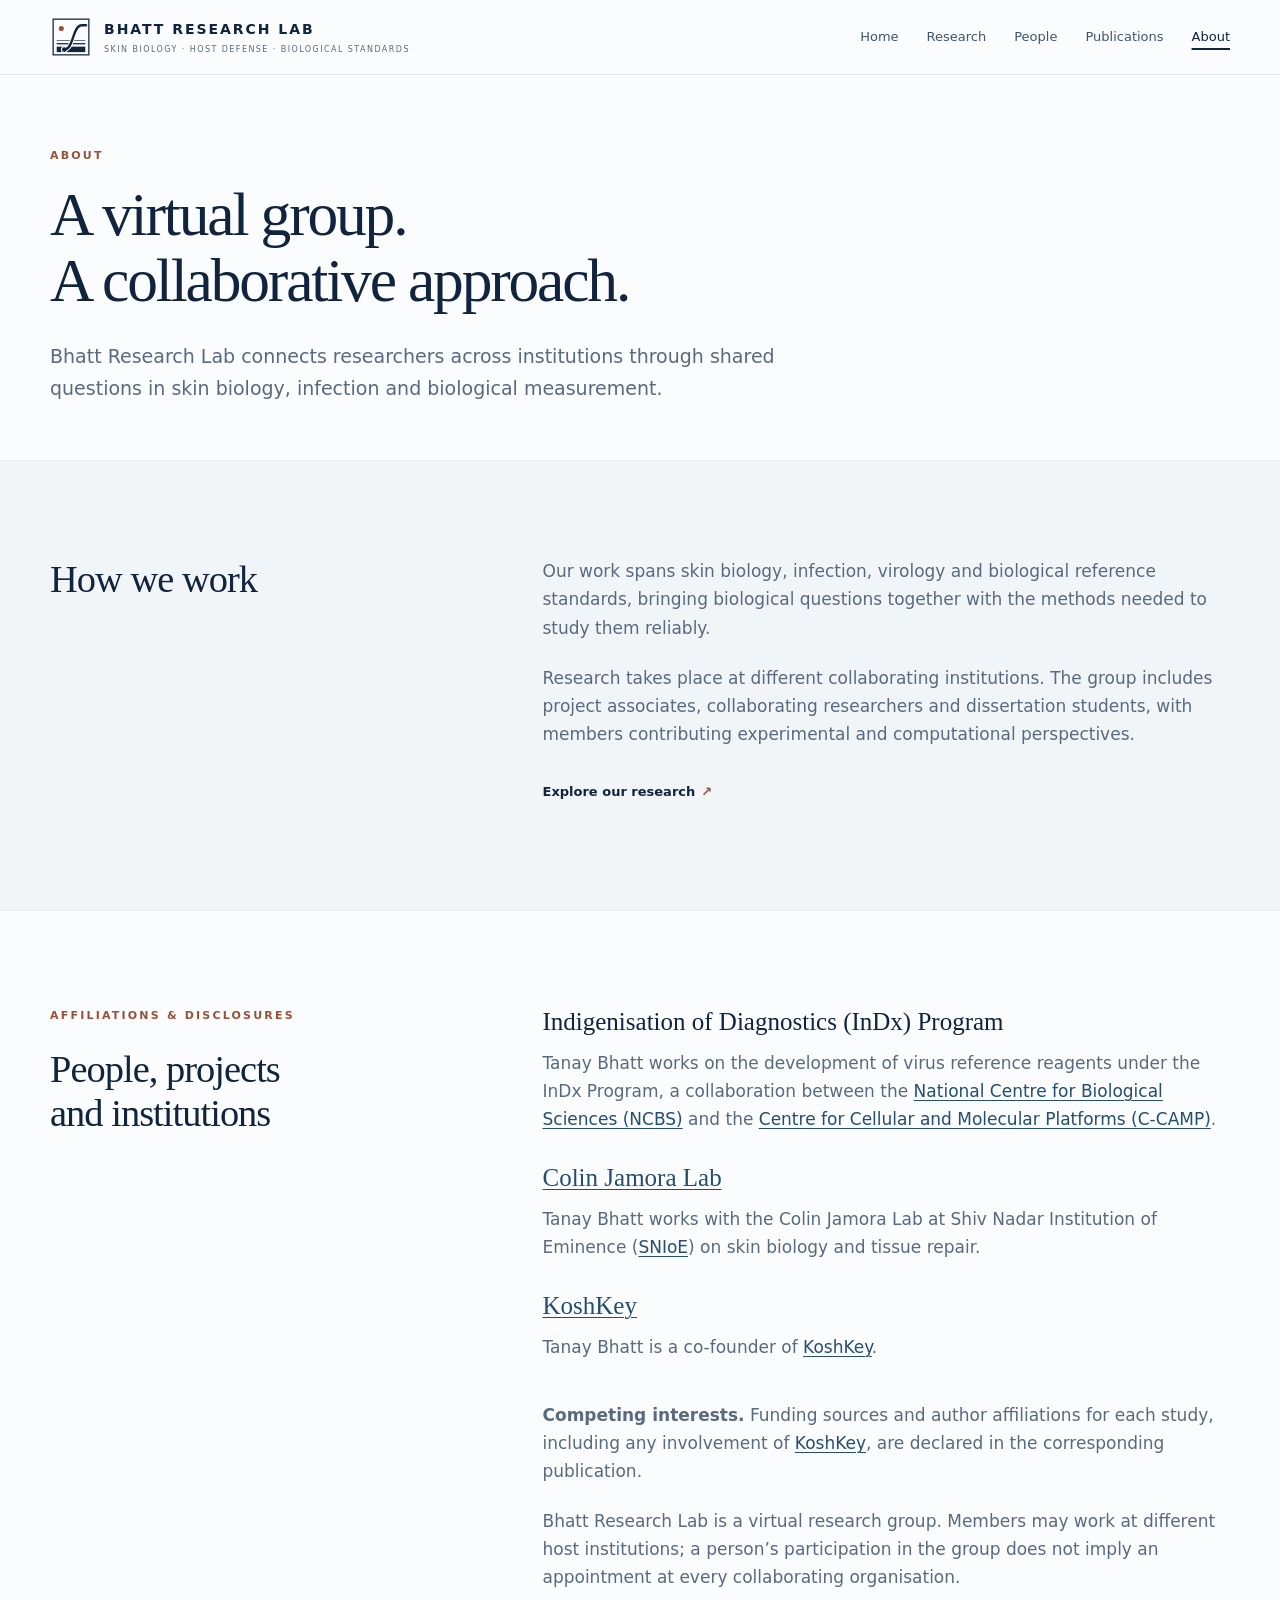
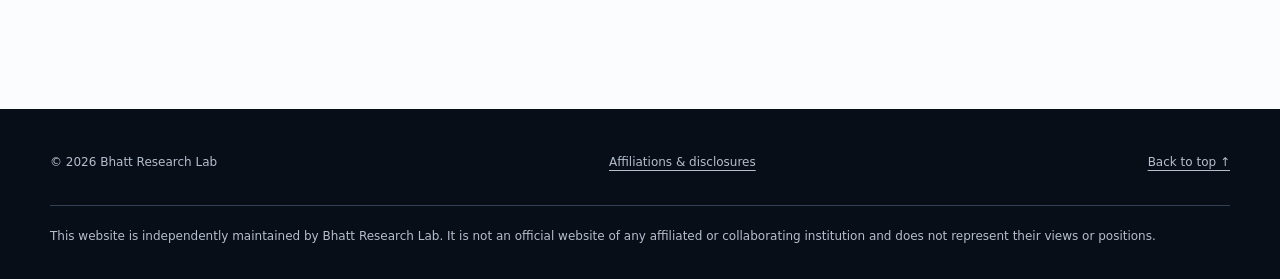
==== about.html @ 29462b56 "Enable Cloudflare Web Analytics" ====
<!doctype html>
<html lang="en">
<head>
  <meta charset="utf-8">
  <meta name="viewport" content="width=device-width, initial-scale=1">
  <title>About &amp; Affiliations | Bhatt Research Lab</title>
  <meta name="description" content="How Bhatt Research Lab works as a virtual research group, working with NCBS, C-CAMP and the Colin Jamora Lab, with affiliations and competing interests.">
  <meta name="author" content="Tanay Bhatt">
  <meta name="theme-color" content="#11243d">
  <meta property="og:title" content="About &amp; Affiliations | Bhatt Research Lab">
  <meta property="og:description" content="How Bhatt Research Lab works as a virtual research group, working with NCBS, C-CAMP and the Colin Jamora Lab, with affiliations and competing interests.">
  <meta property="og:type" content="website">
  <meta property="og:image" content="https://tanaybhattlab.pages.dev/assets/og-image.jpg">
  <meta property="og:image:width" content="1200">
  <meta property="og:image:height" content="630">
  <meta name="twitter:card" content="summary_large_image">
  <meta property="og:url" content="https://tanaybhattlab.pages.dev/about">
  <link rel="canonical" href="https://tanaybhattlab.pages.dev/about">
  <link rel="icon" href="assets/logo-mark.svg" type="image/svg+xml">
  <link rel="stylesheet" href="styles.css">
  <script type="application/ld+json">{"@context": "https://schema.org", "@type": "WebSite", "name": "Bhatt Research Lab", "url": "https://tanaybhattlab.pages.dev/", "description": "How Bhatt Research Lab works as a virtual research group, working with NCBS, C-CAMP and the Colin Jamora Lab, with affiliations and competing interests."}</script>
  <script src="script.js" defer></script>
  <script type="module" src="https://static.cloudflareinsights.com/beacon.min.js" data-cf-beacon='{"token":"09368c3afff84da68a959ba5586ce6ea"}'></script>
</head>
<body>
  <a class="skip-link" href="#top">Skip to main content</a>
  <header class="site-header">
    <div class="container nav-wrap">
      <a class="brand" href="index.html" aria-label="Bhatt Research Lab home">
        <img class="brand-mark" src="assets/logo-mark.svg" alt="" width="42" height="42" decoding="async">
        <span><strong>BHATT RESEARCH LAB</strong><small>SKIN BIOLOGY · HOST DEFENSE · BIOLOGICAL STANDARDS</small></span>
      </a>
      <button class="menu-toggle" aria-label="Toggle navigation" aria-expanded="false" aria-controls="site-nav" hidden>Menu</button>
      <nav id="site-nav" class="site-nav" aria-label="Main navigation"><a href="index.html">Home</a><a href="research.html">Research</a><a href="people.html">People</a><a href="publications.html">Publications</a><a href="about.html" aria-current="page">About</a></nav>
    </div>
  </header>
  <main id="top" tabindex="-1"><section class="page-intro section"><div class="container"><p class="eyebrow">ABOUT</p><h1>A virtual group.<br>A collaborative approach.</h1><p class="page-lede">Bhatt Research Lab connects researchers across institutions through shared questions in skin biology, infection and biological measurement.</p></div></section>
<section class="section section-light"><div class="container editorial-grid"><h2>How we work</h2><div><p>Our work spans skin biology, infection, virology and biological reference standards, bringing biological questions together with the methods needed to study them reliably.</p><p>Research takes place at different collaborating institutions. The group includes project associates, collaborating researchers and dissertation students, with members contributing experimental and computational perspectives.</p><a class="text-link" href="research.html">Explore our research <span aria-hidden="true">↗</span></a></div></div></section>
<section class="section" id="affiliations"><div class="container editorial-grid"><div><p class="eyebrow">AFFILIATIONS &amp; DISCLOSURES</p><h2>People, projects<br>and institutions</h2></div><div><ul class="affiliation-list"><li><h3>Indigenisation of Diagnostics (InDx) Program</h3><p>Tanay Bhatt works on the development of virus reference reagents under the InDx Program, a collaboration between the <a class="institution-link" href="https://www.ncbs.res.in/">National Centre for Biological Sciences (NCBS)</a> and the <a class="institution-link" href="https://ccamp.res.in/">Centre for Cellular and Molecular Platforms (C-CAMP)</a>.</p></li><li><h3><a class="institution-link" href="https://jamoralab.weebly.com/">Colin Jamora Lab</a></h3><p>Tanay Bhatt works with the Colin Jamora Lab at Shiv Nadar Institution of Eminence (<a class="institution-link" href="https://snu.edu.in/faculty/colin-jamora/">SNIoE</a>) on skin biology and tissue repair.</p></li><li><h3><a class="institution-link" href="https://koshkey.com/">KoshKey</a></h3><p>Tanay Bhatt is a co-founder of <a class="institution-link" href="https://koshkey.com/">KoshKey</a>.</p></li></ul><p><strong>Competing interests.</strong> Funding sources and author affiliations for each study, including any involvement of <a class="institution-link" href="https://koshkey.com/">KoshKey</a>, are declared in the corresponding publication.</p><p>Bhatt Research Lab is a virtual research group. Members may work at different host institutions; a person’s participation in the group does not imply an appointment at every collaborating organisation.</p></div></div></section></main>
  <footer class="site-footer">
    <div class="container">
      <div class="footer-wrap"><span>© <span id="year">2026</span> Bhatt Research Lab</span><a href="about.html#affiliations">Affiliations &amp; disclosures</a><a href="#top">Back to top ↑</a></div>
      <p class="footer-disclaimer">This website is independently maintained by Bhatt Research Lab. It is not an official website of any affiliated or collaborating institution and does not represent their views or positions.</p>
    </div>
  </footer>
</body>
</html>
---- styles.css ----
:root{
  --ink:#11243d;
  --muted:#596a7f;
  --line:#dbe2ea;
  --paper:#fbfcfe;
  --soft:#f2f5f8;
  --blue:#173b67;
  --blue-2:#28527f;
  --rust:#995037;
  --dark:#0b1220;
  --white:#fff;
  --max:1180px;
}
*{box-sizing:border-box}
html{scroll-behavior:smooth;scroll-padding-top:96px}
body{margin:0;font-family:Inter,ui-sans-serif,system-ui,-apple-system,BlinkMacSystemFont,"Segoe UI",sans-serif;color:var(--ink);background:var(--paper);line-height:1.65}
a{color:inherit;text-decoration:none}
a:focus-visible,button:focus-visible{outline:3px solid var(--rust);outline-offset:5px}
.section-dark a:focus-visible{outline-color:#d88b70}
.skip-link{position:fixed;top:12px;left:16px;z-index:30;padding:10px 16px;background:var(--ink);color:white;transform:translateY(-160%)}
.skip-link:focus{transform:translateY(0)}
.container{width:min(var(--max),calc(100% - 48px));margin:0 auto}
.site-header{position:sticky;top:0;z-index:20;background:rgba(251,252,254,.9);backdrop-filter:blur(14px);border-bottom:1px solid rgba(219,226,234,.8)}
.nav-wrap{min-height:74px;display:flex;align-items:center;justify-content:space-between;gap:28px}
.brand{display:flex;align-items:center;gap:12px}
.brand-mark{display:block;flex-shrink:0;width:42px;height:42px;object-fit:contain}
.brand strong{display:block;font-size:14px;letter-spacing:.14em}
.brand small{display:block;font-size:8px;letter-spacing:.18em;color:var(--muted);margin-top:2px}
.site-nav{display:flex;gap:28px;font-size:13px;color:#40546c}
.site-nav a{display:inline-flex;align-items:center;min-height:44px}
.site-nav a:hover{color:var(--ink);text-decoration:underline;text-underline-offset:5px}
.menu-toggle{display:none;border:1px solid var(--line);background:transparent;padding:8px 12px;font:inherit;color:var(--ink);min-height:44px;flex-shrink:0;cursor:pointer}
.section{padding:96px 0}
.hero{padding:96px 0 80px;overflow:hidden}
.hero-grid{display:grid;grid-template-columns:1.1fr .9fr;gap:56px;align-items:center}
.eyebrow{font-size:11px;letter-spacing:.2em;font-weight:700;color:var(--rust);margin:0 0 16px}
.hero h1{font:500 clamp(44px,4.6vw,64px)/1.08 Georgia,"Times New Roman",serif;letter-spacing:-.04em;margin:0 0 24px;max-width:760px;text-wrap:balance}
.hero-lede{font-size:18px;line-height:1.75;color:#50647a;max-width:670px}
.hero-actions{display:flex;flex-wrap:wrap;align-items:center;gap:12px 26px;margin-top:34px}
.button{display:inline-flex;align-items:center;justify-content:center;padding:13px 18px;font-size:13px;font-weight:700}
.button-primary{background:var(--ink);color:white}
.button-primary:hover{background:#1c3858}
.text-link{display:inline-flex;align-items:center;min-height:44px;font-size:13px;font-weight:700}
.text-link span{margin-left:6px;color:var(--rust)}
.affiliations{display:flex;flex-wrap:wrap;gap:8px 18px;margin-top:42px;font-size:11px;letter-spacing:.11em;color:#637187;text-transform:uppercase}
.affiliations span{position:relative}
.affiliations span:not(:last-child)::after{content:"";width:3px;height:3px;background:#bdc8d4;border-radius:50%;position:absolute;right:-11px;top:50%;transform:translateY(-50%)}
.hero-art{margin:0;min-width:0}
.hero-art>img{display:block;width:100%;height:auto;border-radius:4px}
.hero-art figcaption{margin-top:12px;color:var(--muted);font-size:12px;line-height:1.6;text-align:center}
.section-light{background:var(--soft);border-top:1px solid #e9edf2;border-bottom:1px solid #e9edf2}
.section-heading{display:grid;grid-template-columns:1fr 1fr;gap:64px;align-items:end;margin-bottom:44px}
.section-heading h2{font:500 clamp(34px,4vw,54px)/1.05 Georgia,serif;letter-spacing:-.03em;margin:0}
.section-intro{margin:0;color:var(--muted);max-width:540px;font-size:16px}
.research-grid{display:grid;grid-template-columns:repeat(2,minmax(0,1fr));gap:20px}
.research-card{background:white;border:1px solid var(--line);padding:32px;display:flex;flex-direction:column}
.card-number{font-size:11px;color:var(--rust);letter-spacing:.16em}
.research-card h3{font:500 28px/1.15 Georgia,serif;margin:28px 0 16px}
.research-card p{margin:0;color:var(--muted)}
.tags{display:flex;flex-wrap:wrap;gap:8px;margin-top:auto;padding-top:28px}
.tags span{font-size:11px;border:1px solid var(--line);padding:5px 8px;color:#58697d}
.quote-section{background:#eef1f4}
.quote-grid{display:grid;grid-template-columns:90px 1fr 240px;gap:24px;align-items:start}
.quote-mark{font:100px/.7 Georgia,serif;color:var(--rust);margin:0}
blockquote{font:500 clamp(28px,3.5vw,45px)/1.2 Georgia,serif;letter-spacing:-.02em;margin:0;max-width:850px}
.quote-note{font-size:12px;color:var(--muted);margin:8px 0}
.pi-card{display:grid;grid-template-columns:180px 1fr;gap:32px;padding:28px;border:1px solid var(--line);background:white;align-items:center}
.portrait{width:180px;height:180px;display:grid;place-items:center;background:linear-gradient(135deg,#d6dfeb,#f0e8df);color:var(--blue);font:500 44px Georgia,serif}
.portrait.small{width:100px;height:100px;font-size:28px}
.placeholder-portrait span{opacity:.8}
.pi-card h3{font:500 40px/1.1 Georgia,serif;margin:0 0 10px}
.role{color:var(--muted);max-width:650px;margin:0}
.affiliation-line{font-size:11px;text-transform:uppercase;letter-spacing:.12em;color:#65758a;margin:20px 0 0}
.team-grid{display:grid;grid-template-columns:repeat(3,1fr);gap:16px;margin-top:16px}
.person-card{padding:26px;border:1px solid var(--line);background:white}
.person-card h3{font:500 23px Georgia,serif;margin:20px 0 8px}
.person-card p{font-size:13px;color:var(--muted);margin:0}
.section-dark{background:var(--dark);color:white}
.section-heading.light .eyebrow{color:#d88b70}
.section-heading.light .section-intro{color:#aeb9c8}
.section-heading.light h2{color:#fff}
.publication-list{border-top:1px solid rgba(255,255,255,.16)}
.publication{display:grid;grid-template-columns:80px 1fr 30px;gap:18px;align-items:start;padding:25px 0;border-bottom:1px solid rgba(255,255,255,.16)}
.publication:hover{background:rgba(255,255,255,.025)}
.pub-year{font-size:12px;color:#aeb9c8;letter-spacing:.08em}
.publication strong{display:block;font:500 21px/1.35 Georgia,serif}
.publication small{display:block;margin-top:9px;color:#aeb9c8;font-size:12px;overflow-wrap:anywhere}
.arrow{font-size:18px;color:#d88b70}
.news-grid{display:grid;grid-template-columns:repeat(2,1fr);gap:16px}
.news-card{background:white;border:1px solid var(--line);padding:30px;min-height:210px}
.news-label{font-size:10px;letter-spacing:.16em;text-transform:uppercase;color:var(--rust)}
.news-card h3{font:500 27px/1.15 Georgia,serif;margin:48px 0 12px}
.news-card p{color:var(--muted);margin:0}
.contact-section{padding-bottom:80px}
.contact-grid{display:grid;grid-template-columns:1fr 1fr;gap:72px}
.contact-grid h2{font:500 clamp(34px,4vw,52px)/1.1 Georgia,serif;margin:0}
.contact-lede{color:var(--muted);font-size:17px;max-width:520px}
.contact-box{border-left:1px solid var(--line);padding-left:28px;color:#42556c}
.contact-box p{margin:0 0 20px}
.muted{color:var(--muted);font-size:13px}
.site-footer{background:#080e18;color:#b4bfcd;padding:22px 0;font-size:11px}
.footer-wrap{display:flex;justify-content:space-between;gap:20px}
@media (max-width: 900px){
  .hero-grid,.section-heading,.contact-grid{grid-template-columns:1fr}
  .hero-grid{gap:42px}
  .hero-art{max-width:560px;width:100%;justify-self:center}
  .site-nav{position:absolute;top:100%;left:0;right:0;display:none;flex-direction:column;padding:12px 24px;background:var(--paper);border-bottom:1px solid var(--line);gap:4px;max-height:calc(100dvh - 90px);overflow-y:auto}
  .site-nav.open{display:flex}
  .menu-toggle{display:block}
  .section-heading{gap:18px}
  .quote-grid{grid-template-columns:50px 1fr}
  .quote-note{grid-column:2}
}
@media (max-width: 680px){
  .container{width:min(var(--max),calc(100% - 40px))}
  .hero.section{padding:48px 0 56px}
  .hero h1{font-size:clamp(38px,10.5vw,45px)}
  .hero-lede{font-size:16px}
  .section{padding:64px 0}
  .nav-wrap{gap:12px}
  .brand{gap:10px}
  .brand strong{font-size:12px;letter-spacing:.1em}
  .brand small{letter-spacing:.1em}
  .brand-mark{width:38px;height:38px}
  .research-grid{grid-template-columns:1fr}
  .research-card{padding:24px}
  .quote-grid{grid-template-columns:24px 1fr;gap:12px}
  .quote-mark{font-size:64px}
  .affiliations{gap:8px 14px;font-size:10px}
  .affiliations span:not(:last-child)::after{right:-9px}
  .pi-card{grid-template-columns:1fr}
  .team-grid,.news-grid{grid-template-columns:1fr}
  .publication{grid-template-columns:48px 1fr}
  .publication .arrow{display:none}
  .footer-wrap{flex-direction:column}
}
@media (prefers-reduced-motion: reduce){
  html{scroll-behavior:auto}
}

/* Shared styles for the research, people, publications and about pages. */
[hidden]{display:none!important}
img{max-width:100%;height:auto}
.site-nav a[aria-current="page"]{color:var(--ink);text-decoration:underline;text-decoration-thickness:2px;text-underline-offset:7px}
.hero-context{max-width:520px;margin:32px 0 0;padding-left:16px;border-left:2px solid var(--line);font-size:14px;line-height:1.7;color:var(--muted)}
.page-intro{padding:72px 0 56px}
.page-intro h1{font:500 clamp(40px,4.8vw,66px)/1.08 Georgia,serif;letter-spacing:-.035em;margin:0;max-width:960px;text-wrap:balance}
.page-lede{font-size:19px;line-height:1.7;color:var(--muted);max-width:740px;margin:26px 0 0}
.section-links{display:flex;flex-wrap:wrap;gap:8px 24px;margin-top:32px}
.section-links a{display:inline-flex;align-items:center;min-height:44px;border-bottom:1px solid var(--line);font-size:13px;color:var(--blue)}
.section-links a:hover{border-color:var(--rust);color:var(--rust)}
.theme-grid{display:grid;grid-template-columns:repeat(6,minmax(0,1fr));gap:20px}
.theme-card{grid-column:span 2;background:var(--white);border:1px solid var(--line);padding:28px;display:flex;flex-direction:column}
.theme-card:nth-last-child(-n+2){grid-column:span 3}
.theme-card h3{font:500 27px/1.18 Georgia,serif;margin:28px 0 16px}
.theme-card p{margin:0;color:var(--muted);font-size:15px}
.theme-card .card-link{display:block;padding-top:24px;margin-top:auto;font-size:12px;font-weight:600;color:var(--blue)}
.theme-card:hover{border-color:var(--blue)}
.theme-card:hover .card-link{text-decoration:underline;text-underline-offset:4px}
.group-preview{display:grid;grid-template-columns:1fr 1fr;gap:64px;align-items:center}
.group-preview h2,.about-preview h2,.closing-note h2{font:500 clamp(34px,3.5vw,48px)/1.12 Georgia,serif;letter-spacing:-.03em;margin:0 0 24px}
.group-preview .text-link{margin-top:24px}
.portrait-strip{display:grid;grid-template-columns:repeat(3,minmax(0,1fr));gap:12px}
.portrait-strip img{width:100%;height:auto;aspect-ratio:5/7;object-fit:cover;border-radius:3px}
.portrait-strip img:nth-child(2){margin-top:32px}
.light-link{margin-top:24px;color:white}
.light-link span{color:#d88b70}
.pub-type{display:block;font-size:11px;letter-spacing:.08em;color:#d5ac9d;margin-bottom:9px;text-transform:uppercase}
.publication-note{color:#aeb9c8;font-size:13px;margin:26px 0 0}
.publications-section{padding-top:48px;padding-bottom:64px}
.about-preview p:not(.eyebrow){max-width:700px;color:var(--muted);font-size:17px}
.research-details{padding-bottom:48px}
.research-detail{display:grid;grid-template-columns:.85fr 1.15fr;gap:80px;padding:56px 0;border-top:1px solid var(--line)}
.research-detail h2,.editorial-grid h2{font:500 clamp(30px,3vw,40px)/1.15 Georgia,serif;letter-spacing:-.025em;margin:0}
.research-detail p:not(.eyebrow){margin:0;color:var(--muted);font-size:17px;max-width:650px}
.research-detail .tags{padding:0;margin:24px 0 16px;list-style:none}
.tags li{font-size:11px;border:1px solid var(--line);padding:5px 8px;color:#58697d}
.closing-note{max-width:820px}
.closing-note p{font-size:17px;color:var(--muted)}
.pi-section{padding:56px 0}
.pi-profile{display:grid;grid-template-columns:.75fr 1.25fr;gap:80px}
.pi-profile h2{font:500 46px/1.1 Georgia,serif;letter-spacing:-.025em;margin:0 0 20px}
.pi-profile p:not(.eyebrow){color:var(--muted)}
.pi-summary{font-size:17px}
.role-list{list-style:none;padding:0;margin:0 0 24px}
.role-list li{margin-bottom:16px;font-size:15px}
.role-list span{display:block;color:var(--muted);font-size:14px}
.people-sections{padding-bottom:80px}
.people-group{padding-top:64px}
.group-heading{border-bottom:1px solid var(--line);margin-bottom:28px;padding-bottom:16px}
.group-heading h2{font:500 34px/1.2 Georgia,serif;margin:0;letter-spacing:-.025em}
.profile-grid{display:grid;grid-template-columns:repeat(3,minmax(0,1fr));gap:32px 24px}
.profile{min-width:0;background:white;border:1px solid var(--line);display:flex;flex-direction:column}
.profile-photo{aspect-ratio:4/3;overflow:hidden;background:var(--soft)}
.profile-photo img{width:100%;height:100%;object-fit:cover;object-position:center 30%;display:block}
.profile-photo .photo-kaviya{object-position:center 25%}
.profile-copy{padding:24px;display:flex;flex-direction:column;flex:1}
.profile h3{font:500 27px/1.15 Georgia,serif;margin:0 0 10px;letter-spacing:-.02em}
.profile-role{font-size:12px;font-weight:700;color:var(--rust);margin:0 0 8px}
.profile-affiliation{font-size:12px;line-height:1.6;color:var(--muted);margin:0 0 16px}
.profile-bio{color:var(--muted);font-size:14px;line-height:1.75;margin:8px 0 20px}
.profile-links{display:flex;flex-wrap:wrap;gap:4px 18px;margin:auto 0 0;padding:0;list-style:none}
.profile-links a{font-size:12px;color:var(--blue);display:inline-flex;align-items:center;gap:4px;min-height:44px;text-decoration:underline;text-underline-offset:4px}
.editorial-grid{display:grid;grid-template-columns:.75fr 1.25fr;gap:80px}
.editorial-grid p{margin:0 0 22px;color:var(--muted);font-size:17px}
.editorial-grid .eyebrow{font-size:11px;color:var(--rust)}
.affiliation-list{list-style:none;padding:0;margin:0 0 40px}
.affiliation-list li{margin-bottom:30px}
.affiliation-list h3{font:500 25px/1.2 Georgia,serif;margin:0 0 12px}
.site-footer{padding:32px 0}
.site-footer a{display:inline-flex;align-items:center;min-height:44px;text-decoration:underline;text-underline-offset:4px}
.site-footer a:focus-visible{outline-color:#d88b70}
.footer-wrap{align-items:center;font-size:12px}
.footer-disclaimer{margin:20px 0 0;padding-top:20px;border-top:1px solid #334155;max-width:100%;font-size:12px;line-height:1.7;color:#b4bfcd}
@media(max-width:1000px){
  .profile-grid{grid-template-columns:repeat(2,minmax(0,1fr))}
  .theme-grid{grid-template-columns:repeat(2,minmax(0,1fr))}
  .theme-card,.theme-card:nth-last-child(-n+2){grid-column:auto}
  .theme-card:last-child{grid-column:1/-1}
  .group-preview{gap:32px}
  .research-detail,.pi-profile,.editorial-grid{gap:40px}
}
@media(max-width:900px){
  .nav-wrap{flex-wrap:wrap;padding:12px 0}
  .nav-ready .nav-wrap{flex-wrap:nowrap;padding:0}
  .site-nav{position:static;display:flex;flex-direction:row;flex-wrap:wrap;width:100%;padding:0;border:0;gap:8px 24px;background:transparent;max-height:none}
  .nav-ready .site-nav{position:absolute;top:100%;left:0;right:0;display:none;flex-direction:column;padding:12px 24px;background:var(--paper);border-bottom:1px solid var(--line);gap:4px;max-height:calc(100dvh - 90px);overflow-y:auto}
  .nav-ready .site-nav.open{display:flex}
  .group-preview{grid-template-columns:1fr}
  .portrait-strip{max-width:600px}
}
@media(max-width:680px){
  .page-intro{padding:48px 0 40px}
  .page-intro h1{font-size:40px}
  .page-lede{font-size:17px;margin-top:20px}
  .section-links{gap:4px 16px;margin-top:24px}
  .research-detail,.pi-profile,.editorial-grid{grid-template-columns:1fr;gap:24px}
  .research-detail{padding:36px 0}
  .research-detail p:not(.eyebrow),.editorial-grid p{font-size:16px}
  .pi-section{padding:40px 0}
  .pi-profile h2{font-size:38px}
  .people-group{padding-top:44px}
  .profile-grid{grid-template-columns:1fr;gap:24px}
  .profile-photo{aspect-ratio:4/3}
  .profile-copy{padding:24px}
  .profile-bio{font-size:15px}
  .theme-grid{grid-template-columns:1fr}
  .theme-card{padding:24px}
  .theme-card h3{margin-top:20px}
  .theme-card:last-child{grid-column:auto}
  .hero-context{font-size:13px}
  .footer-wrap{align-items:flex-start;gap:4px}
  .footer-disclaimer{margin-top:16px}
}
.profile-photo .photo-akarsh,.profile-photo .photo-madan-kumar,.profile-photo .photo-sanyukta-bholay{object-position:center top}
.profile-photo .photo-madan-kumar{object-position:center 50%}

/* These sources are already cropped to centre the face in a 4:3 frame. */
.profile-photo .photo-jeel-dasondi,.profile-photo .photo-harshini-suresha,.profile-photo .photo-shravani,.profile-photo .photo-amrutha-sharma,.profile-photo .photo-zidhan-subair{object-position:center}

.pi-photo{display:block;width:240px;max-width:100%;height:auto;aspect-ratio:1;object-fit:cover;border-radius:3px;margin-bottom:24px}

.institution-link{color:#254d70;text-decoration:underline;text-decoration-thickness:1px;text-underline-offset:3px}
.institution-link:hover{color:var(--rust)}
.theme-papers{font-size:13px;color:var(--muted);margin-top:18px}
.theme-papers a{color:var(--ink);text-decoration:underline;text-underline-offset:3px}
.research-detail p:not(.eyebrow)+p{margin-top:16px}
.research-detail p.theme-papers{font-size:14px;margin-top:4px}
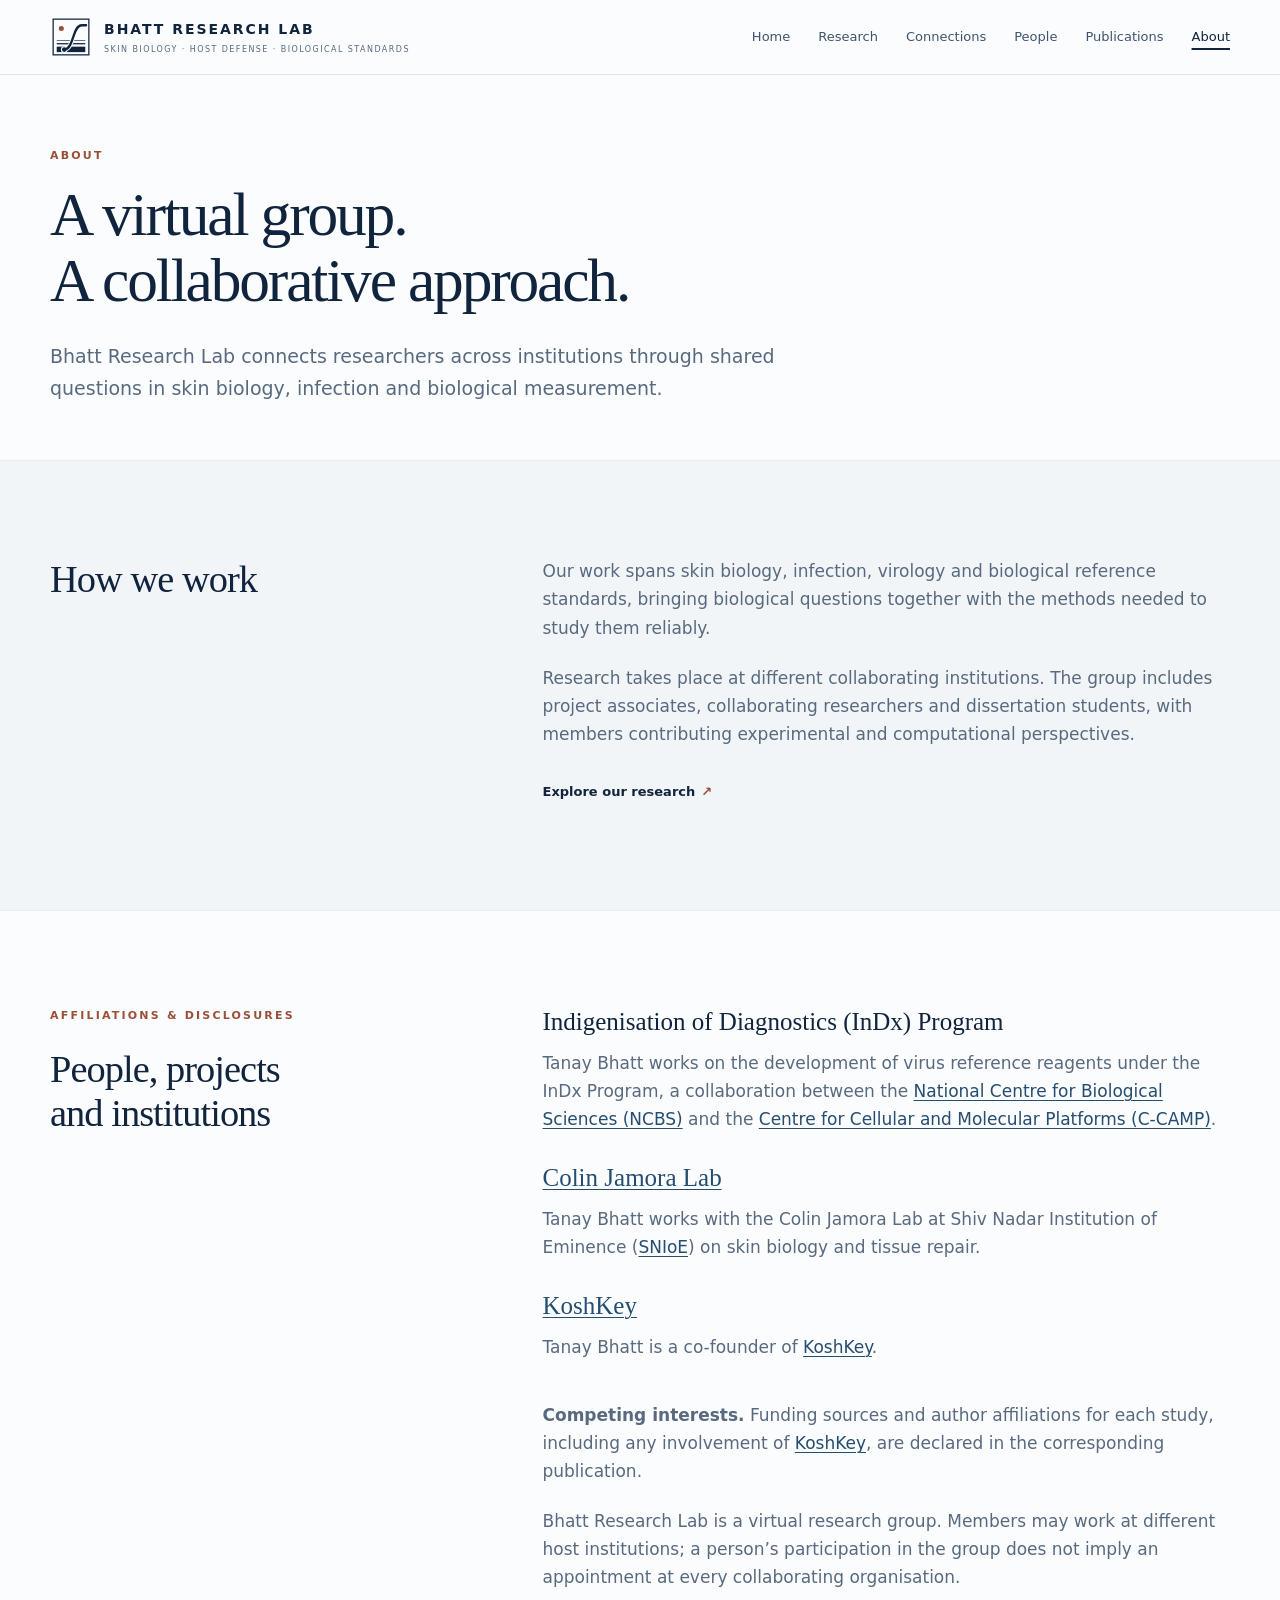
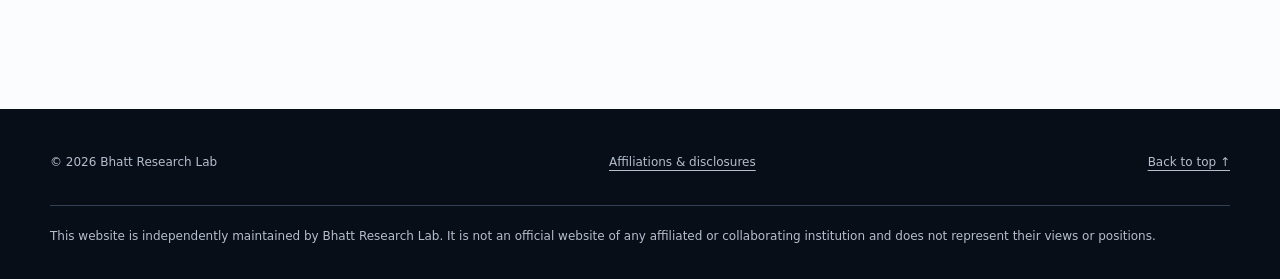
==== commit 58a0309c: "Add interactive research connections page and site entry links" ====
--- a/about.html
+++ b/about.html
@@ -31,7 +31,7 @@
         <span><strong>BHATT RESEARCH LAB</strong><small>SKIN BIOLOGY · HOST DEFENSE · BIOLOGICAL STANDARDS</small></span>
       </a>
       <button class="menu-toggle" aria-label="Toggle navigation" aria-expanded="false" aria-controls="site-nav" hidden>Menu</button>
-      <nav id="site-nav" class="site-nav" aria-label="Main navigation"><a href="index.html">Home</a><a href="research.html">Research</a><a href="people.html">People</a><a href="publications.html">Publications</a><a href="about.html" aria-current="page">About</a></nav>
+      <nav id="site-nav" class="site-nav" aria-label="Main navigation"><a href="index.html">Home</a><a href="research.html">Research</a><a href="research-connections.html">Connections</a><a href="people.html">People</a><a href="publications.html">Publications</a><a href="about.html" aria-current="page">About</a></nav>
     </div>
   </header>
   <main id="top" tabindex="-1"><section class="page-intro section"><div class="container"><p class="eyebrow">ABOUT</p><h1>A virtual group.<br>A collaborative approach.</h1><p class="page-lede">Bhatt Research Lab connects researchers across institutions through shared questions in skin biology, infection and biological measurement.</p></div></section>
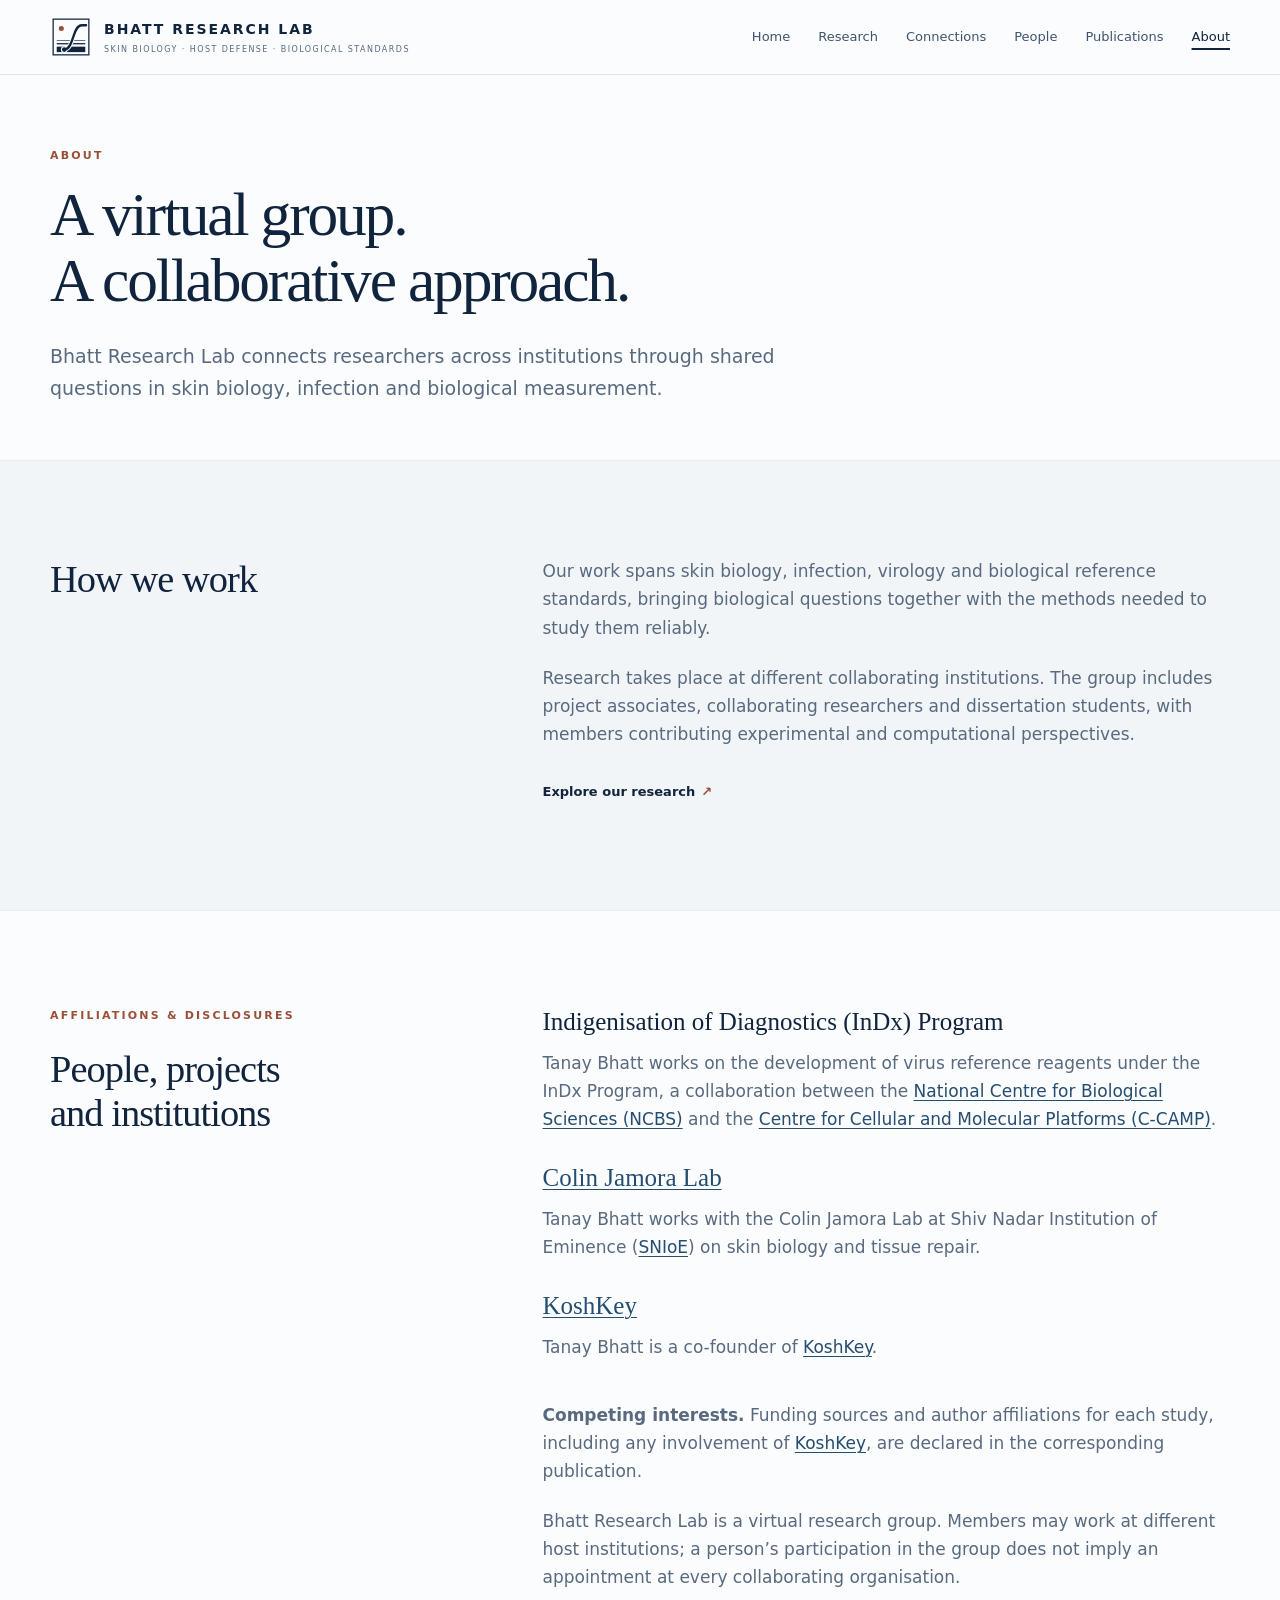
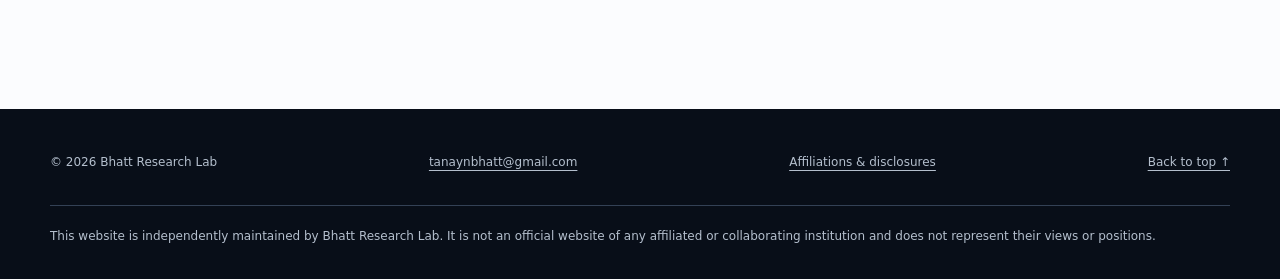
==== commit c1ed8818: "Add contact email; remove dates from Jeel's alumni entry Co-Authored-By: Claude Opus 5.5 <noreply@an" ====
--- a/about.html
+++ b/about.html
@@ -39,7 +39,7 @@
 <section class="section" id="affiliations"><div class="container editorial-grid"><div><p class="eyebrow">AFFILIATIONS &amp; DISCLOSURES</p><h2>People, projects<br>and institutions</h2></div><div><ul class="affiliation-list"><li><h3>Indigenisation of Diagnostics (InDx) Program</h3><p>Tanay Bhatt works on the development of virus reference reagents under the InDx Program, a collaboration between the <a class="institution-link" href="https://www.ncbs.res.in/">National Centre for Biological Sciences (NCBS)</a> and the <a class="institution-link" href="https://ccamp.res.in/">Centre for Cellular and Molecular Platforms (C-CAMP)</a>.</p></li><li><h3><a class="institution-link" href="https://jamoralab.weebly.com/">Colin Jamora Lab</a></h3><p>Tanay Bhatt works with the Colin Jamora Lab at Shiv Nadar Institution of Eminence (<a class="institution-link" href="https://snu.edu.in/faculty/colin-jamora/">SNIoE</a>) on skin biology and tissue repair.</p></li><li><h3><a class="institution-link" href="https://koshkey.com/">KoshKey</a></h3><p>Tanay Bhatt is a co-founder of <a class="institution-link" href="https://koshkey.com/">KoshKey</a>.</p></li></ul><p><strong>Competing interests.</strong> Funding sources and author affiliations for each study, including any involvement of <a class="institution-link" href="https://koshkey.com/">KoshKey</a>, are declared in the corresponding publication.</p><p>Bhatt Research Lab is a virtual research group. Members may work at different host institutions; a person’s participation in the group does not imply an appointment at every collaborating organisation.</p></div></div></section></main>
   <footer class="site-footer">
     <div class="container">
-      <div class="footer-wrap"><span>© <span id="year">2026</span> Bhatt Research Lab</span><a href="about.html#affiliations">Affiliations &amp; disclosures</a><a href="#top">Back to top ↑</a></div>
+      <div class="footer-wrap"><span>© <span id="year">2026</span> Bhatt Research Lab</span><a href="mailto:tanaynbhatt@gmail.com">tanaynbhatt@gmail.com</a><a href="about.html#affiliations">Affiliations &amp; disclosures</a><a href="#top">Back to top ↑</a></div>
       <p class="footer-disclaimer">This website is independently maintained by Bhatt Research Lab. It is not an official website of any affiliated or collaborating institution and does not represent their views or positions.</p>
     </div>
   </footer>
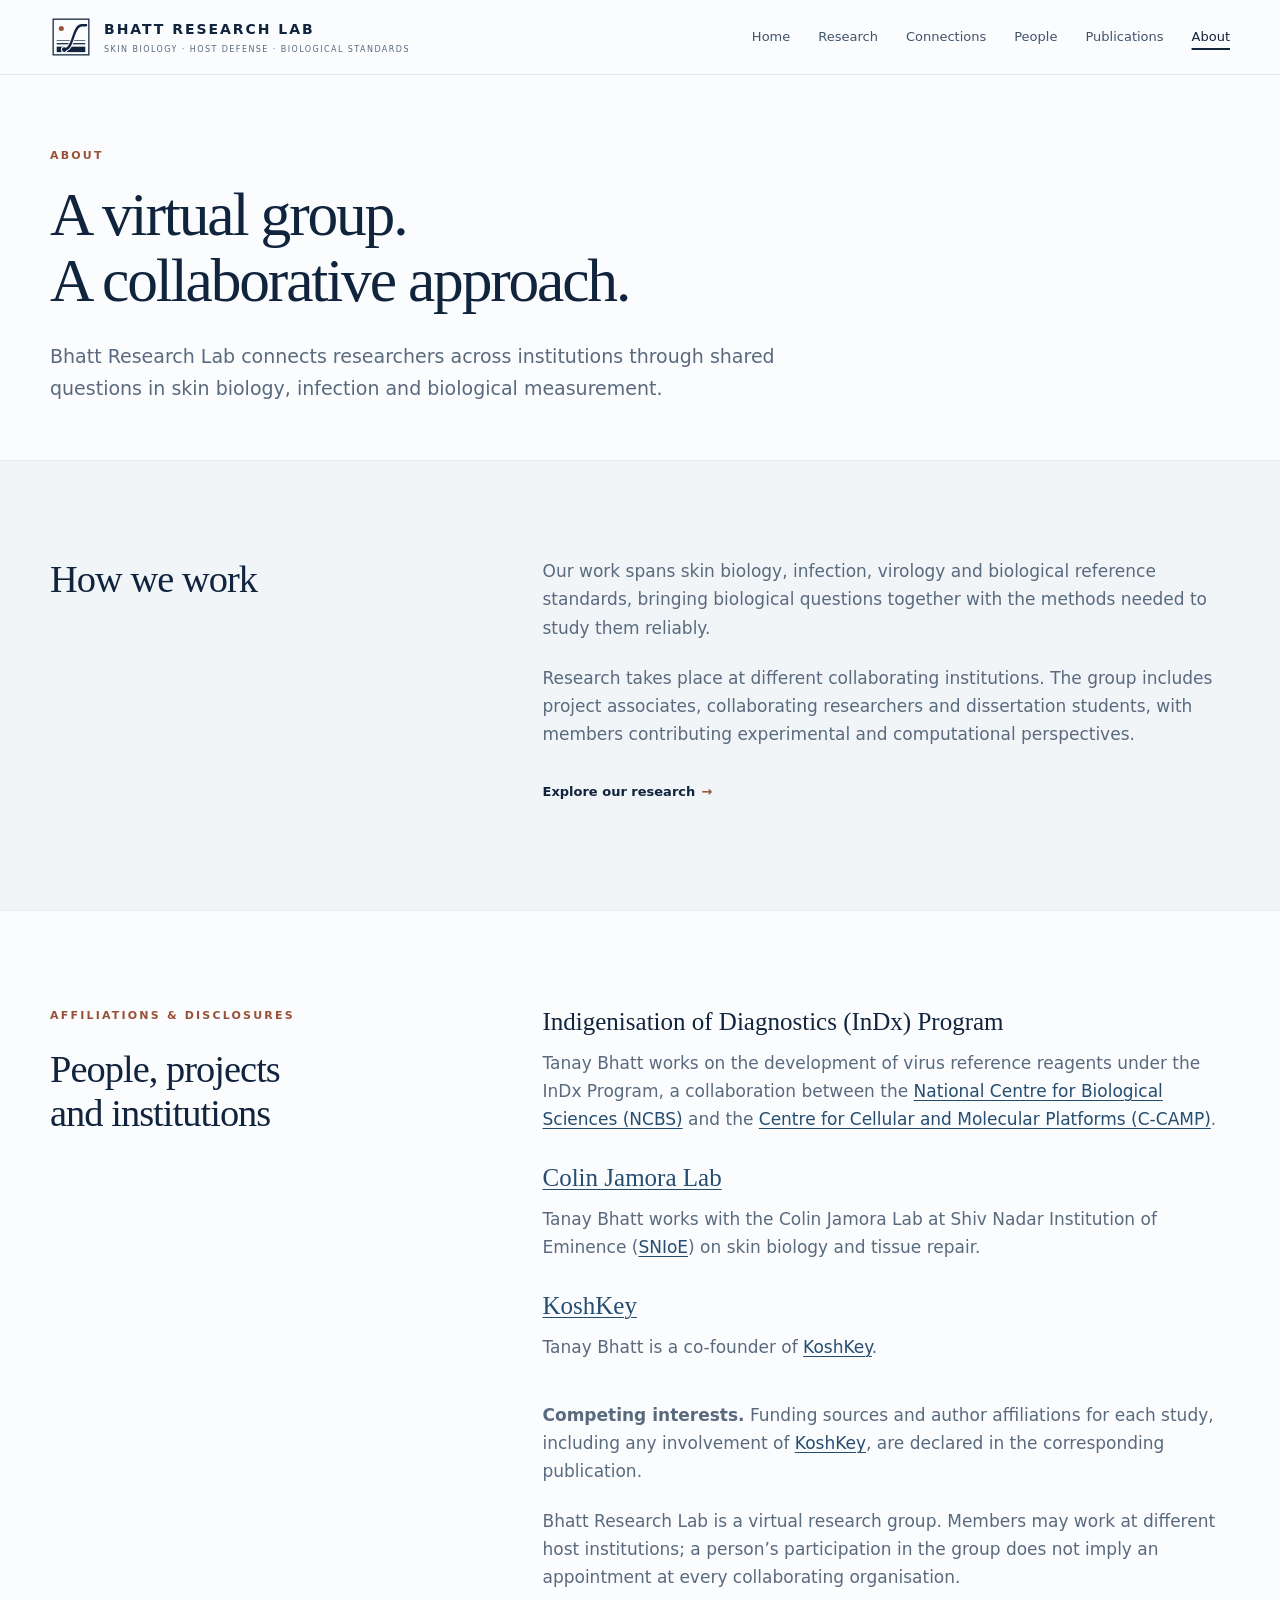
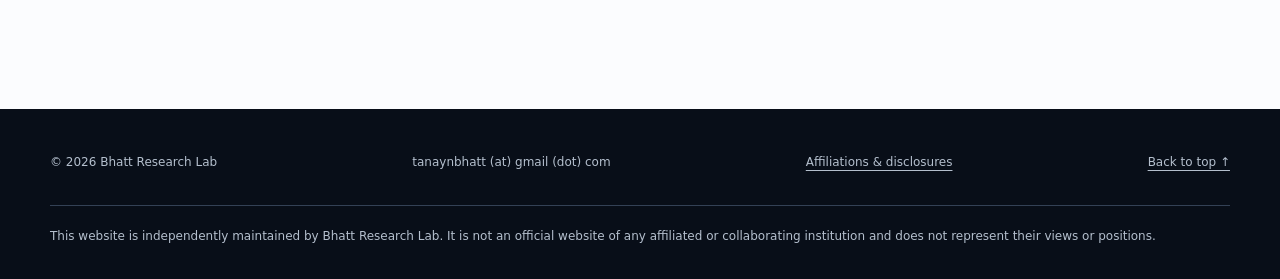
==== commit 778bfc79: "Spell out contact email; use → for internal links; add arrow and email rules to site guide Co-Author" ====
--- a/about.html
+++ b/about.html
@@ -35,11 +35,11 @@
     </div>
   </header>
   <main id="top" tabindex="-1"><section class="page-intro section"><div class="container"><p class="eyebrow">ABOUT</p><h1>A virtual group.<br>A collaborative approach.</h1><p class="page-lede">Bhatt Research Lab connects researchers across institutions through shared questions in skin biology, infection and biological measurement.</p></div></section>
-<section class="section section-light"><div class="container editorial-grid"><h2>How we work</h2><div><p>Our work spans skin biology, infection, virology and biological reference standards, bringing biological questions together with the methods needed to study them reliably.</p><p>Research takes place at different collaborating institutions. The group includes project associates, collaborating researchers and dissertation students, with members contributing experimental and computational perspectives.</p><a class="text-link" href="research.html">Explore our research <span aria-hidden="true">↗</span></a></div></div></section>
+<section class="section section-light"><div class="container editorial-grid"><h2>How we work</h2><div><p>Our work spans skin biology, infection, virology and biological reference standards, bringing biological questions together with the methods needed to study them reliably.</p><p>Research takes place at different collaborating institutions. The group includes project associates, collaborating researchers and dissertation students, with members contributing experimental and computational perspectives.</p><a class="text-link" href="research.html">Explore our research <span aria-hidden="true">→</span></a></div></div></section>
 <section class="section" id="affiliations"><div class="container editorial-grid"><div><p class="eyebrow">AFFILIATIONS &amp; DISCLOSURES</p><h2>People, projects<br>and institutions</h2></div><div><ul class="affiliation-list"><li><h3>Indigenisation of Diagnostics (InDx) Program</h3><p>Tanay Bhatt works on the development of virus reference reagents under the InDx Program, a collaboration between the <a class="institution-link" href="https://www.ncbs.res.in/">National Centre for Biological Sciences (NCBS)</a> and the <a class="institution-link" href="https://ccamp.res.in/">Centre for Cellular and Molecular Platforms (C-CAMP)</a>.</p></li><li><h3><a class="institution-link" href="https://jamoralab.weebly.com/">Colin Jamora Lab</a></h3><p>Tanay Bhatt works with the Colin Jamora Lab at Shiv Nadar Institution of Eminence (<a class="institution-link" href="https://snu.edu.in/faculty/colin-jamora/">SNIoE</a>) on skin biology and tissue repair.</p></li><li><h3><a class="institution-link" href="https://koshkey.com/">KoshKey</a></h3><p>Tanay Bhatt is a co-founder of <a class="institution-link" href="https://koshkey.com/">KoshKey</a>.</p></li></ul><p><strong>Competing interests.</strong> Funding sources and author affiliations for each study, including any involvement of <a class="institution-link" href="https://koshkey.com/">KoshKey</a>, are declared in the corresponding publication.</p><p>Bhatt Research Lab is a virtual research group. Members may work at different host institutions; a person’s participation in the group does not imply an appointment at every collaborating organisation.</p></div></div></section></main>
   <footer class="site-footer">
     <div class="container">
-      <div class="footer-wrap"><span>© <span id="year">2026</span> Bhatt Research Lab</span><a href="mailto:tanaynbhatt@gmail.com">tanaynbhatt@gmail.com</a><a href="about.html#affiliations">Affiliations &amp; disclosures</a><a href="#top">Back to top ↑</a></div>
+      <div class="footer-wrap"><span>© <span id="year">2026</span> Bhatt Research Lab</span><span class="footer-email">tanaynbhatt (at) gmail (dot) com</span><a href="about.html#affiliations">Affiliations &amp; disclosures</a><a href="#top">Back to top ↑</a></div>
       <p class="footer-disclaimer">This website is independently maintained by Bhatt Research Lab. It is not an official website of any affiliated or collaborating institution and does not represent their views or positions.</p>
     </div>
   </footer>
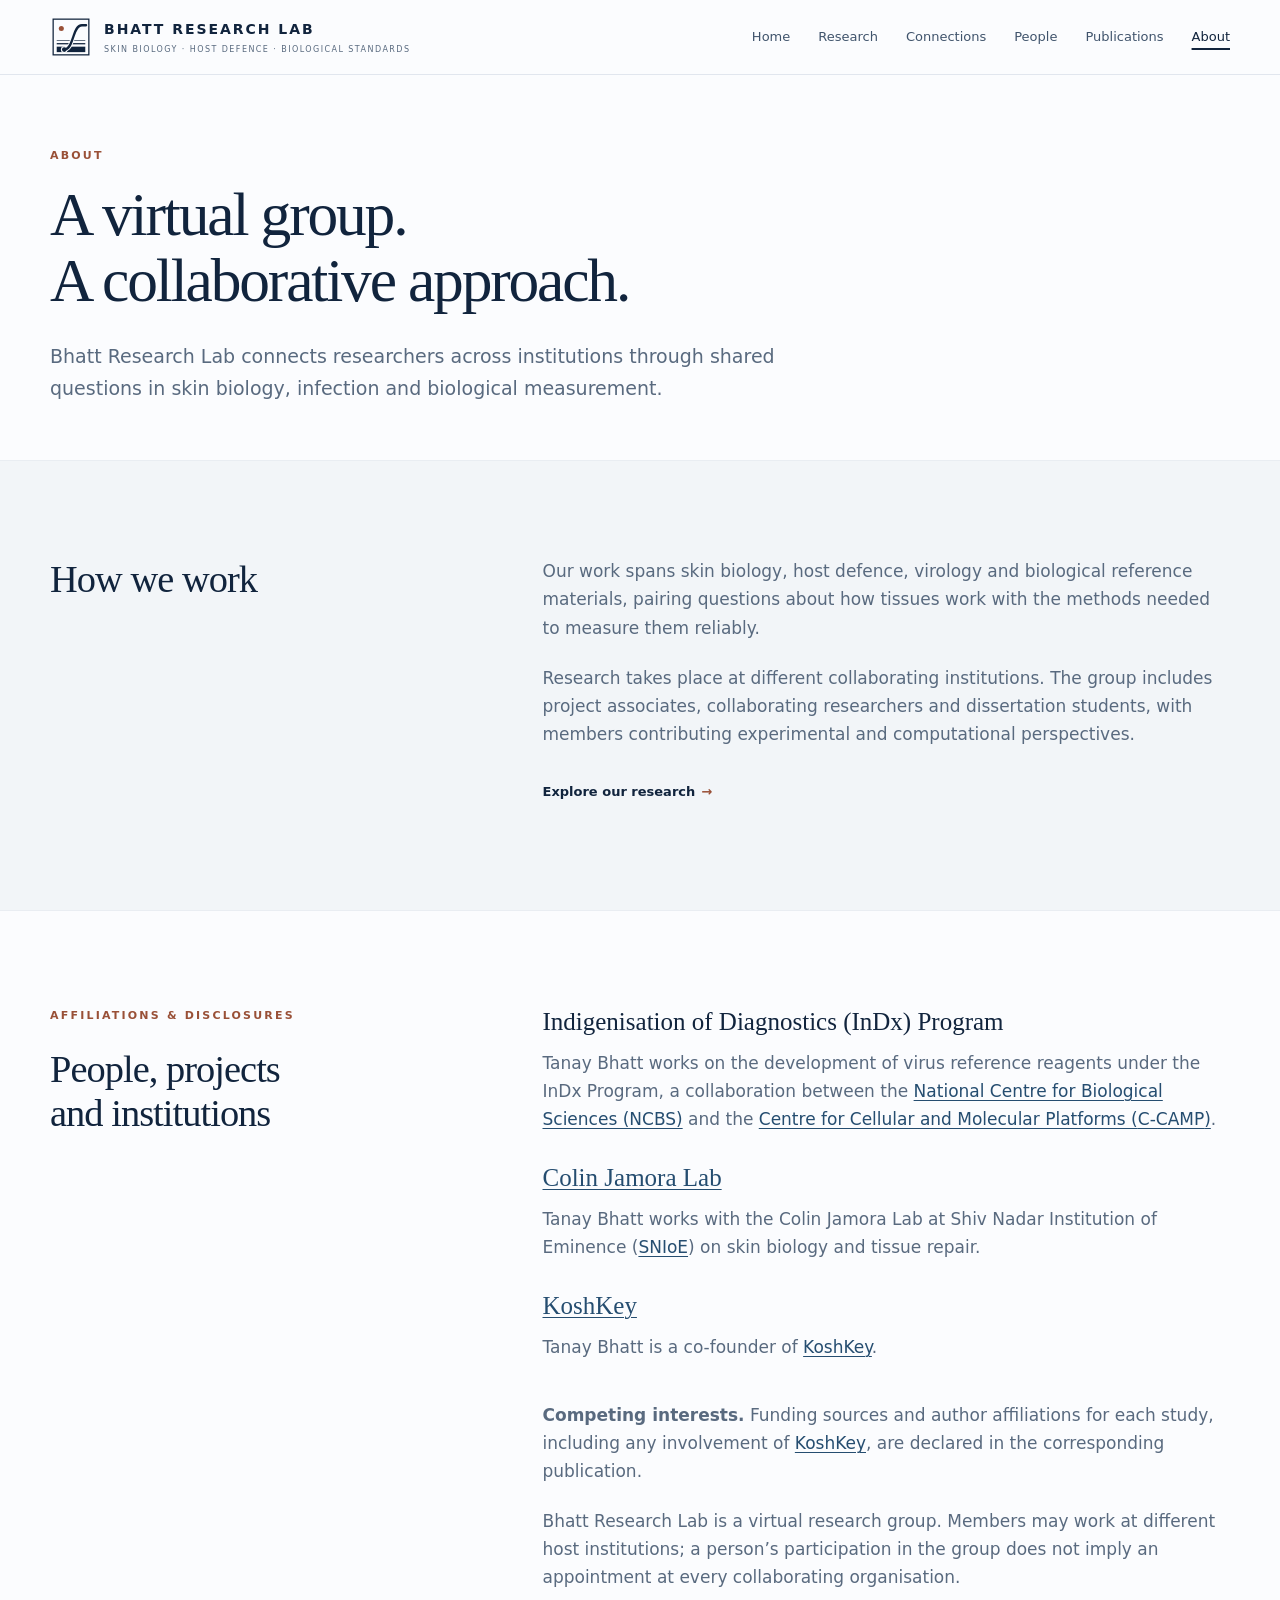
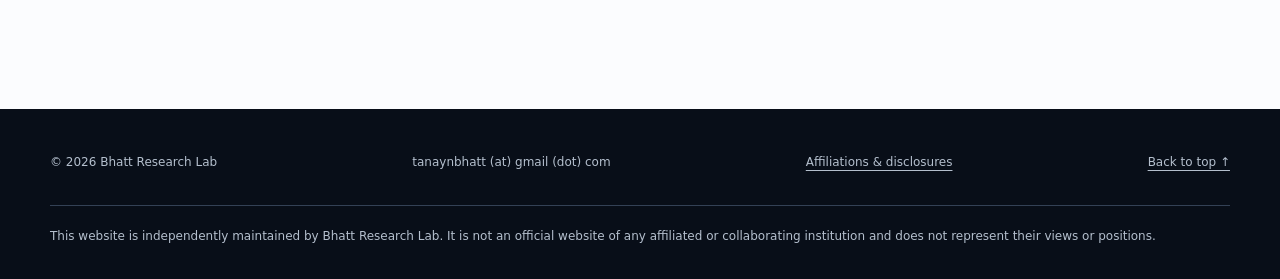
==== commit 8041b022: "Writing pass: British 'defence', exact papaya title, Cell Reports on home, tighter bios - Standardis" ====
--- a/about.html
+++ b/about.html
@@ -28,15 +28,15 @@
     <div class="container nav-wrap">
       <a class="brand" href="index.html" aria-label="Bhatt Research Lab home">
         <img class="brand-mark" src="assets/logo-mark.svg" alt="" width="42" height="42" decoding="async">
-        <span><strong>BHATT RESEARCH LAB</strong><small>SKIN BIOLOGY · HOST DEFENSE · BIOLOGICAL STANDARDS</small></span>
+        <span><strong>BHATT RESEARCH LAB</strong><small>SKIN BIOLOGY · HOST DEFENCE · BIOLOGICAL STANDARDS</small></span>
       </a>
       <button class="menu-toggle" aria-label="Toggle navigation" aria-expanded="false" aria-controls="site-nav" hidden>Menu</button>
       <nav id="site-nav" class="site-nav" aria-label="Main navigation"><a href="index.html">Home</a><a href="research.html">Research</a><a href="research-connections.html">Connections</a><a href="people.html">People</a><a href="publications.html">Publications</a><a href="about.html" aria-current="page">About</a></nav>
     </div>
   </header>
   <main id="top" tabindex="-1"><section class="page-intro section"><div class="container"><p class="eyebrow">ABOUT</p><h1>A virtual group.<br>A collaborative approach.</h1><p class="page-lede">Bhatt Research Lab connects researchers across institutions through shared questions in skin biology, infection and biological measurement.</p></div></section>
-<section class="section section-light"><div class="container editorial-grid"><h2>How we work</h2><div><p>Our work spans skin biology, infection, virology and biological reference standards, bringing biological questions together with the methods needed to study them reliably.</p><p>Research takes place at different collaborating institutions. The group includes project associates, collaborating researchers and dissertation students, with members contributing experimental and computational perspectives.</p><a class="text-link" href="research.html">Explore our research <span aria-hidden="true">→</span></a></div></div></section>
-<section class="section" id="affiliations"><div class="container editorial-grid"><div><p class="eyebrow">AFFILIATIONS &amp; DISCLOSURES</p><h2>People, projects<br>and institutions</h2></div><div><ul class="affiliation-list"><li><h3>Indigenisation of Diagnostics (InDx) Program</h3><p>Tanay Bhatt works on the development of virus reference reagents under the InDx Program, a collaboration between the <a class="institution-link" href="https://www.ncbs.res.in/">National Centre for Biological Sciences (NCBS)</a> and the <a class="institution-link" href="https://ccamp.res.in/">Centre for Cellular and Molecular Platforms (C-CAMP)</a>.</p></li><li><h3><a class="institution-link" href="https://jamoralab.weebly.com/">Colin Jamora Lab</a></h3><p>Tanay Bhatt works with the Colin Jamora Lab at Shiv Nadar Institution of Eminence (<a class="institution-link" href="https://snu.edu.in/faculty/colin-jamora/">SNIoE</a>) on skin biology and tissue repair.</p></li><li><h3><a class="institution-link" href="https://koshkey.com/">KoshKey</a></h3><p>Tanay Bhatt is a co-founder of <a class="institution-link" href="https://koshkey.com/">KoshKey</a>.</p></li></ul><p><strong>Competing interests.</strong> Funding sources and author affiliations for each study, including any involvement of <a class="institution-link" href="https://koshkey.com/">KoshKey</a>, are declared in the corresponding publication.</p><p>Bhatt Research Lab is a virtual research group. Members may work at different host institutions; a person’s participation in the group does not imply an appointment at every collaborating organisation.</p></div></div></section></main>
+<section class="section section-light"><div class="container editorial-grid"><h2>How we work</h2><div><p>Our work spans skin biology, host defence, virology and biological reference materials, pairing questions about how tissues work with the methods needed to measure them reliably.</p><p>Research takes place at different collaborating institutions. The group includes project associates, collaborating researchers and dissertation students, with members contributing experimental and computational perspectives.</p><a class="text-link" href="research.html">Explore our research <span aria-hidden="true">→</span></a></div></div></section>
+<section class="section" id="affiliations"><div class="container editorial-grid"><div><p class="eyebrow">AFFILIATIONS &amp; DISCLOSURES</p><h2>People, projects<br>and institutions</h2></div><div><ul class="affiliation-list"><li><h3>Indigenisation of Diagnostics (InDx) Program</h3><p>Tanay Bhatt works on the development of virus reference reagents under the InDx Program, a collaboration between the <a class="institution-link" href="https://www.ncbs.res.in/">National Centre for Biological Sciences (NCBS)</a> and the <a class="institution-link" href="https://ccamp.res.in/">Centre for Cellular and Molecular Platforms (<span class="nowrap">C-CAMP</span>)</a>.</p></li><li><h3><a class="institution-link" href="https://jamoralab.weebly.com/">Colin Jamora Lab</a></h3><p>Tanay Bhatt works with the Colin Jamora Lab at Shiv Nadar Institution of Eminence (<a class="institution-link" href="https://snu.edu.in/faculty/colin-jamora/">SNIoE</a>) on skin biology and tissue repair.</p></li><li><h3><a class="institution-link" href="https://koshkey.com/">KoshKey</a></h3><p>Tanay Bhatt is a co-founder of <a class="institution-link" href="https://koshkey.com/">KoshKey</a>.</p></li></ul><p><strong>Competing interests.</strong> Funding sources and author affiliations for each study, including any involvement of <a class="institution-link" href="https://koshkey.com/">KoshKey</a>, are declared in the corresponding publication.</p><p>Bhatt Research Lab is a virtual research group. Members may work at different host institutions; a person’s participation in the group does not imply an appointment at every collaborating organisation.</p></div></div></section></main>
   <footer class="site-footer">
     <div class="container">
       <div class="footer-wrap"><span>© <span id="year">2026</span> Bhatt Research Lab</span><span class="footer-email">tanaynbhatt (at) gmail (dot) com</span><a href="about.html#affiliations">Affiliations &amp; disclosures</a><a href="#top">Back to top ↑</a></div>
--- a/styles.css
+++ b/styles.css
@@ -201,6 +201,8 @@
 .profile-bio{color:var(--muted);font-size:14px;line-height:1.75;margin:8px 0 20px}
 .profile-links{display:flex;flex-wrap:wrap;gap:4px 18px;margin:auto 0 0;padding:0;list-style:none}
 .profile-links a{font-size:12px;color:var(--blue);display:inline-flex;align-items:center;gap:4px;min-height:44px;text-decoration:underline;text-underline-offset:4px}
+.profile-email{font-size:12px;color:var(--muted,#5b6878);display:inline-flex;align-items:center;min-height:44px}
+.footer-email{display:inline-flex;align-items:center;min-height:44px}
 .editorial-grid{display:grid;grid-template-columns:.75fr 1.25fr;gap:80px}
 .editorial-grid p{margin:0 0 22px;color:var(--muted);font-size:17px}
 .editorial-grid .eyebrow{font-size:11px;color:var(--rust)}
@@ -266,3 +268,4 @@
 .theme-papers a{color:var(--ink);text-decoration:underline;text-underline-offset:3px}
 .research-detail p:not(.eyebrow)+p{margin-top:16px}
 .research-detail p.theme-papers{font-size:14px;margin-top:4px}
+.nowrap{white-space:nowrap}
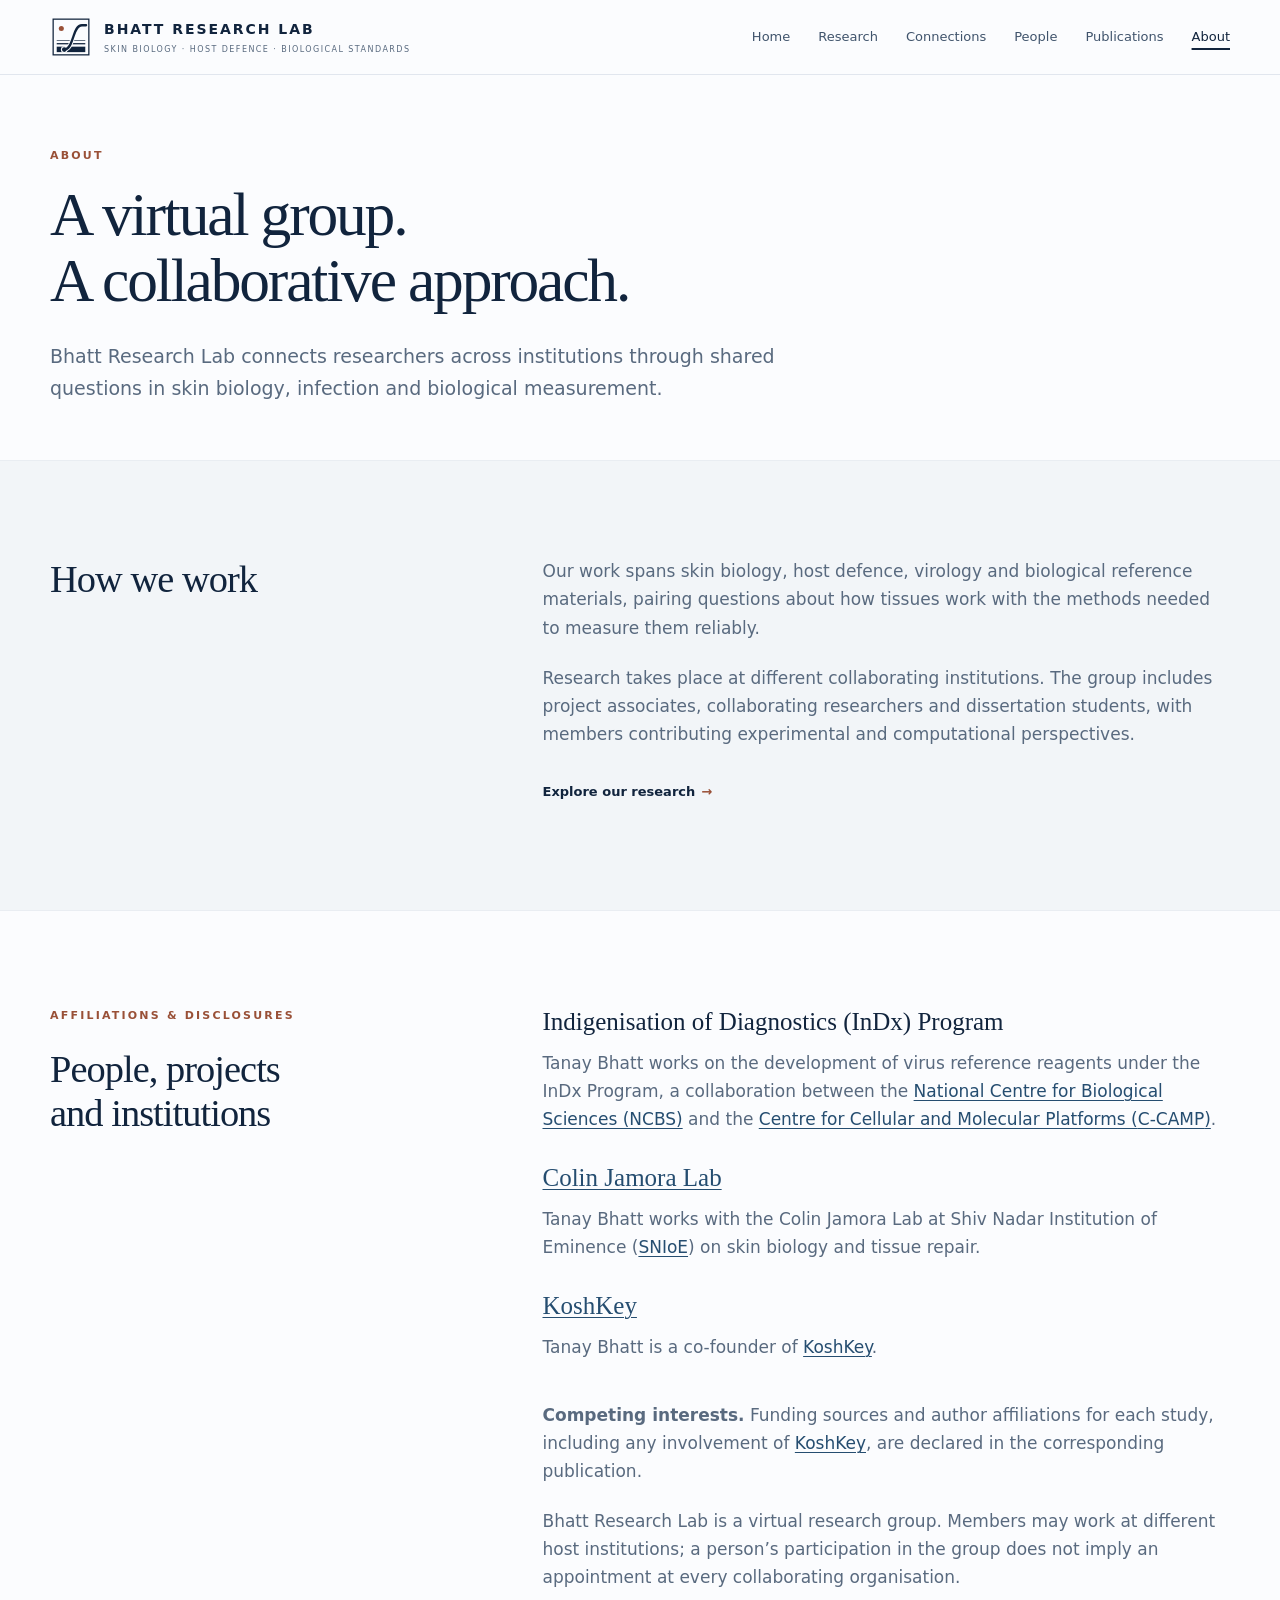
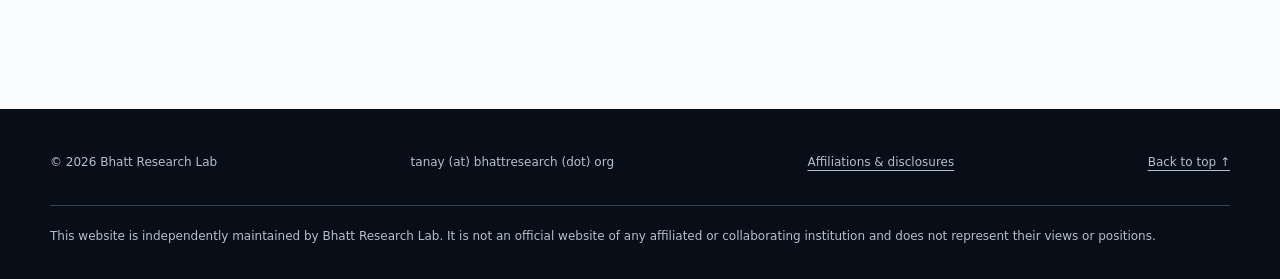
==== commit 616607d3: "Remove Gmail address; use bhattresearch.org address in footers Co-Authored-By: Claude Opus 5.5 <nore" ====
--- a/about.html
+++ b/about.html
@@ -10,15 +10,15 @@
   <meta property="og:title" content="About &amp; Affiliations | Bhatt Research Lab">
   <meta property="og:description" content="How Bhatt Research Lab works as a virtual research group, working with NCBS, C-CAMP and the Colin Jamora Lab, with affiliations and competing interests.">
   <meta property="og:type" content="website">
-  <meta property="og:image" content="https://tanaybhattlab.pages.dev/assets/og-image.jpg">
+  <meta property="og:image" content="https://bhattresearch.org/assets/og-image.jpg">
   <meta property="og:image:width" content="1200">
   <meta property="og:image:height" content="630">
   <meta name="twitter:card" content="summary_large_image">
-  <meta property="og:url" content="https://tanaybhattlab.pages.dev/about">
-  <link rel="canonical" href="https://tanaybhattlab.pages.dev/about">
+  <meta property="og:url" content="https://bhattresearch.org/about">
+  <link rel="canonical" href="https://bhattresearch.org/about">
   <link rel="icon" href="assets/logo-mark.svg" type="image/svg+xml">
   <link rel="stylesheet" href="styles.css">
-  <script type="application/ld+json">{"@context": "https://schema.org", "@type": "WebSite", "name": "Bhatt Research Lab", "url": "https://tanaybhattlab.pages.dev/", "description": "How Bhatt Research Lab works as a virtual research group, working with NCBS, C-CAMP and the Colin Jamora Lab, with affiliations and competing interests."}</script>
+  <script type="application/ld+json">{"@context": "https://schema.org", "@type": "WebSite", "name": "Bhatt Research Lab", "url": "https://bhattresearch.org/", "description": "How Bhatt Research Lab works as a virtual research group, working with NCBS, C-CAMP and the Colin Jamora Lab, with affiliations and competing interests."}</script>
   <script src="script.js" defer></script>
   <script type="module" src="https://static.cloudflareinsights.com/beacon.min.js" data-cf-beacon='{"token":"09368c3afff84da68a959ba5586ce6ea"}'></script>
 </head>
@@ -26,20 +26,20 @@
   <a class="skip-link" href="#top">Skip to main content</a>
   <header class="site-header">
     <div class="container nav-wrap">
-      <a class="brand" href="index.html" aria-label="Bhatt Research Lab home">
+      <a class="brand" href="/" aria-label="Bhatt Research Lab home">
         <img class="brand-mark" src="assets/logo-mark.svg" alt="" width="42" height="42" decoding="async">
         <span><strong>BHATT RESEARCH LAB</strong><small>SKIN BIOLOGY · HOST DEFENCE · BIOLOGICAL STANDARDS</small></span>
       </a>
       <button class="menu-toggle" aria-label="Toggle navigation" aria-expanded="false" aria-controls="site-nav" hidden>Menu</button>
-      <nav id="site-nav" class="site-nav" aria-label="Main navigation"><a href="index.html">Home</a><a href="research.html">Research</a><a href="research-connections.html">Connections</a><a href="people.html">People</a><a href="publications.html">Publications</a><a href="about.html" aria-current="page">About</a></nav>
+      <nav id="site-nav" class="site-nav" aria-label="Main navigation"><a href="/">Home</a><a href="/research">Research</a><a href="/research-connections">Connections</a><a href="/people">People</a><a href="/publications">Publications</a><a href="/about" aria-current="page">About</a></nav>
     </div>
   </header>
   <main id="top" tabindex="-1"><section class="page-intro section"><div class="container"><p class="eyebrow">ABOUT</p><h1>A virtual group.<br>A collaborative approach.</h1><p class="page-lede">Bhatt Research Lab connects researchers across institutions through shared questions in skin biology, infection and biological measurement.</p></div></section>
-<section class="section section-light"><div class="container editorial-grid"><h2>How we work</h2><div><p>Our work spans skin biology, host defence, virology and biological reference materials, pairing questions about how tissues work with the methods needed to measure them reliably.</p><p>Research takes place at different collaborating institutions. The group includes project associates, collaborating researchers and dissertation students, with members contributing experimental and computational perspectives.</p><a class="text-link" href="research.html">Explore our research <span aria-hidden="true">→</span></a></div></div></section>
+<section class="section section-light"><div class="container editorial-grid"><h2>How we work</h2><div><p>Our work spans skin biology, host defence, virology and biological reference materials, pairing questions about how tissues work with the methods needed to measure them reliably.</p><p>Research takes place at different collaborating institutions. The group includes project associates, collaborating researchers and dissertation students, with members contributing experimental and computational perspectives.</p><a class="text-link" href="/research">Explore our research <span aria-hidden="true">→</span></a></div></div></section>
 <section class="section" id="affiliations"><div class="container editorial-grid"><div><p class="eyebrow">AFFILIATIONS &amp; DISCLOSURES</p><h2>People, projects<br>and institutions</h2></div><div><ul class="affiliation-list"><li><h3>Indigenisation of Diagnostics (InDx) Program</h3><p>Tanay Bhatt works on the development of virus reference reagents under the InDx Program, a collaboration between the <a class="institution-link" href="https://www.ncbs.res.in/">National Centre for Biological Sciences (NCBS)</a> and the <a class="institution-link" href="https://ccamp.res.in/">Centre for Cellular and Molecular Platforms (<span class="nowrap">C-CAMP</span>)</a>.</p></li><li><h3><a class="institution-link" href="https://jamoralab.weebly.com/">Colin Jamora Lab</a></h3><p>Tanay Bhatt works with the Colin Jamora Lab at Shiv Nadar Institution of Eminence (<a class="institution-link" href="https://snu.edu.in/faculty/colin-jamora/">SNIoE</a>) on skin biology and tissue repair.</p></li><li><h3><a class="institution-link" href="https://koshkey.com/">KoshKey</a></h3><p>Tanay Bhatt is a co-founder of <a class="institution-link" href="https://koshkey.com/">KoshKey</a>.</p></li></ul><p><strong>Competing interests.</strong> Funding sources and author affiliations for each study, including any involvement of <a class="institution-link" href="https://koshkey.com/">KoshKey</a>, are declared in the corresponding publication.</p><p>Bhatt Research Lab is a virtual research group. Members may work at different host institutions; a person’s participation in the group does not imply an appointment at every collaborating organisation.</p></div></div></section></main>
   <footer class="site-footer">
     <div class="container">
-      <div class="footer-wrap"><span>© <span id="year">2026</span> Bhatt Research Lab</span><span class="footer-email">tanaynbhatt (at) gmail (dot) com</span><a href="about.html#affiliations">Affiliations &amp; disclosures</a><a href="#top">Back to top ↑</a></div>
+      <div class="footer-wrap"><span>© <span id="year">2026</span> Bhatt Research Lab</span><span class="footer-email">tanay (at) bhattresearch (dot) org</span><a href="/about#affiliations">Affiliations &amp; disclosures</a><a href="#top">Back to top ↑</a></div>
       <p class="footer-disclaimer">This website is independently maintained by Bhatt Research Lab. It is not an official website of any affiliated or collaborating institution and does not represent their views or positions.</p>
     </div>
   </footer>
--- a/styles.css
+++ b/styles.css
@@ -184,7 +184,7 @@
 .pi-summary{font-size:17px}
 .role-list{list-style:none;padding:0;margin:0 0 24px}
 .role-list li{margin-bottom:16px;font-size:15px}
-.role-list span{display:block;color:var(--muted);font-size:14px}
+.role-list li > span{display:block;color:var(--muted);font-size:14px}
 .people-sections{padding-bottom:80px}
 .people-group{padding-top:64px}
 .group-heading{border-bottom:1px solid var(--line);margin-bottom:28px;padding-bottom:16px}
